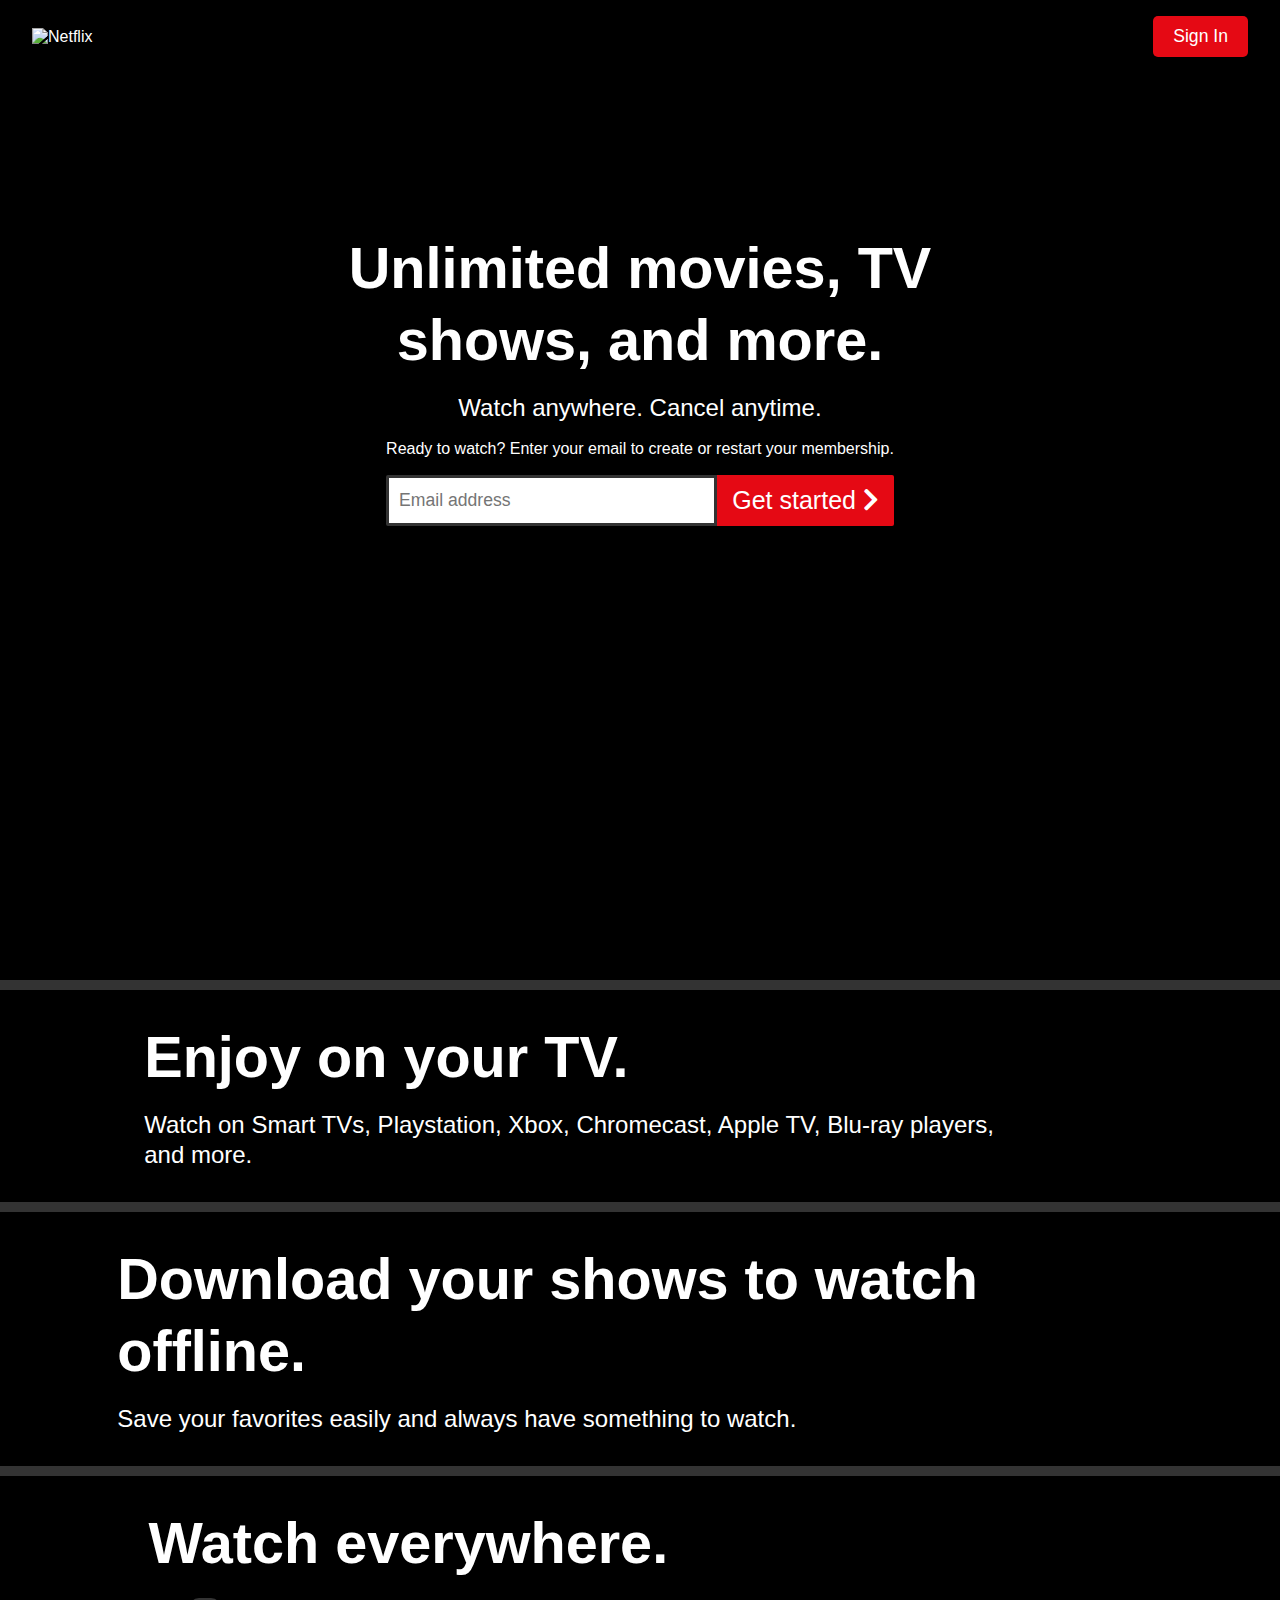
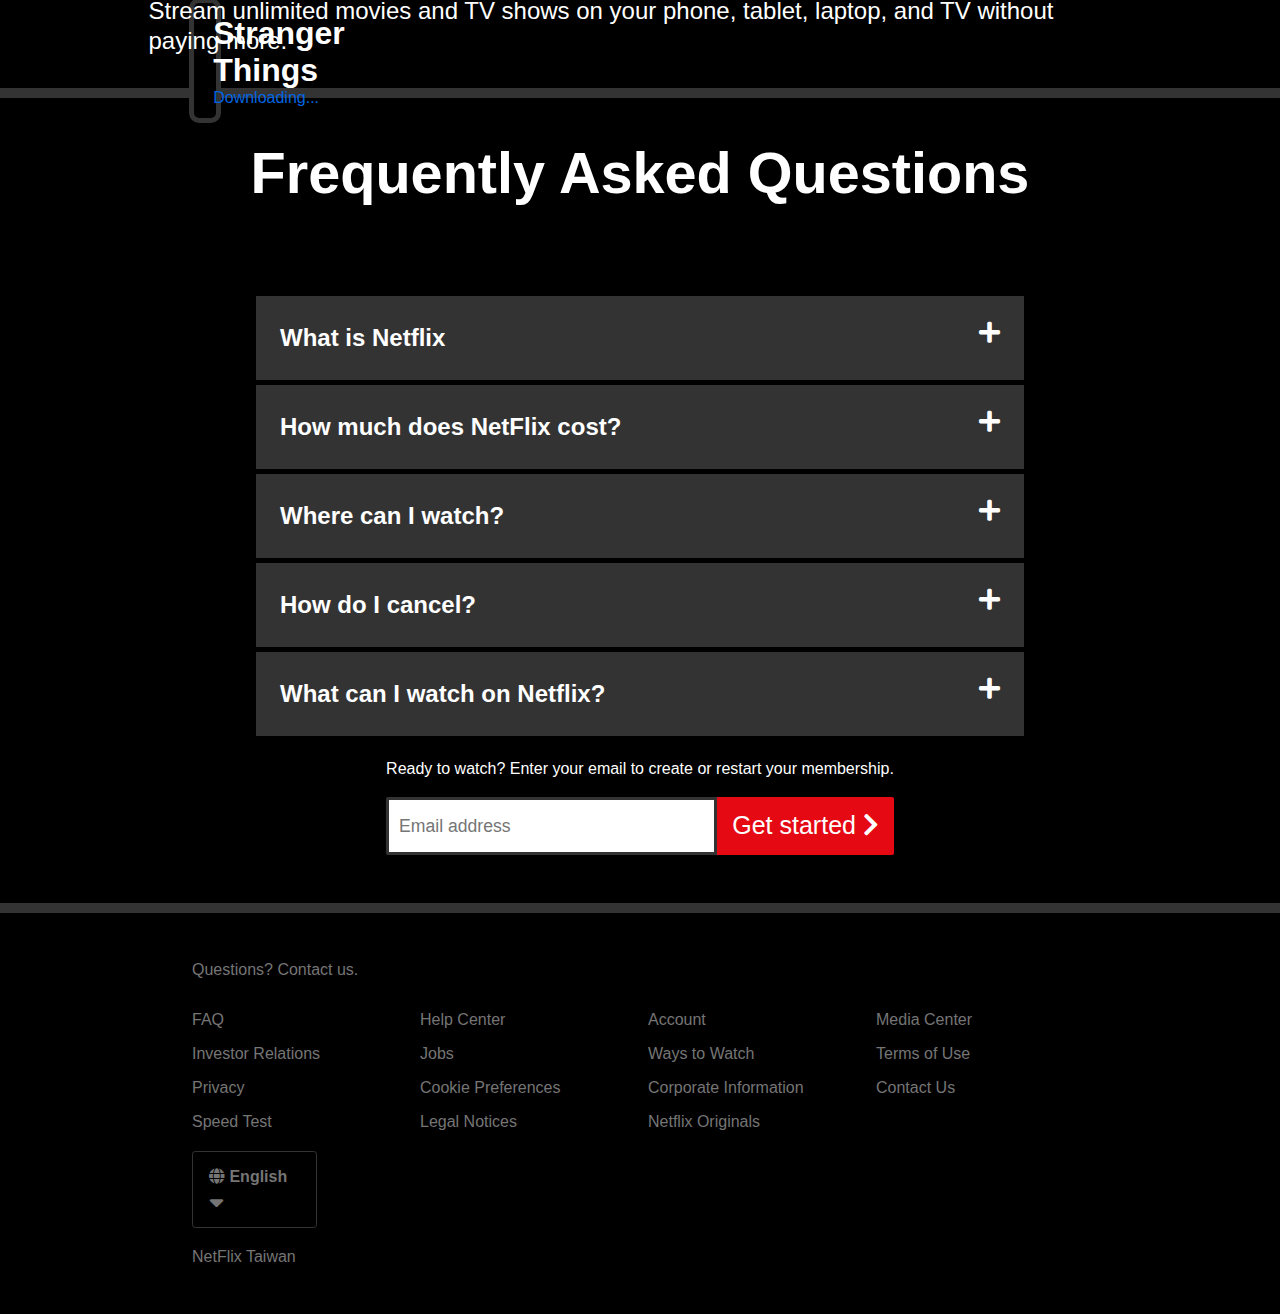
==== Clone_New/index.html @ 67db995a "CommitFinal" ====
<!DOCTYPE html>
<html lang="en">
  <head>
    <title>Netflix Landing Page</title>
    <meta charset="UTF-8" />
    <meta name="viewport" content="width=device-width" />
    <link rel="stylesheet" href="https://cdnjs.cloudflare.com/ajax/libs/font-awesome/5.15.2/css/all.min.css" />
    <link rel="stylesheet" href="style.css" />
  </head>
  <body>

  <div class="outter-container">
  <!-- header -->
  <header class="header">
    <nav class="logo">
      <img src="https://i.ibb.co/r5krrdz/logo.png" alt="Netflix" />
      <a href="" class="btn"> Sign In</a>
    </nav>

    <div class="inner-container">
        <div class="inner-title">
          <h1>Unlimited movies, TV shows, and more.</h1>
        </div>
        <div class="inner-text">
          <p>Watch anywhere. Cancel anytime.</p>
        </div>
  
        <div class="email-form">
          <p>
            Ready to watch? Enter your email to create or restart your
            membership.
          </p>
  
          <div class="get-started">
            <input type="text" name="" id="" placeholder="Email address" />
            <a href="" class="btn-lg"
              >Get started <i class="fas fa-chevron-right"></i
            ></a>
          </div>
        </div>
      </div>
      <div class="overlay"></div>
    </header>

  <!-- showcase1 -->
  <section class="showcase">
    <div class="showcase-container case1">
      <div class="inner-container">
        <div class="inner-title">
          <h1>Enjoy on your TV.</h1>
        </div>
        <div class="inner-text">
          <p>
            Watch on Smart TVs, Playstation, Xbox, Chromecast, Apple TV,
            Blu-ray players, and more.
          </p>
        </div>
      </div>
      <div class="showcase-img">
        <img
          src="https://assets.nflxext.com/ffe/siteui/acquisition/ourStory/fuji/desktop/tv.png"
          alt=""
        />
        <video class="showcase-animation" autoplay playsinline muted loop>
          <source
            src="https://assets.nflxext.com/ffe/siteui/acquisition/ourStory/fuji/desktop/video-tv-0819.m4v"
            type="video/mp4"
          />
        </video>
      </div>
    </div>
  </section>

  <!-- showcase 2 -->
  <section class="showcase">
    <div class="showcase-container case2">
      <div class="showcase-img">
        <img
          src="https://assets.nflxext.com/ffe/siteui/acquisition/ourStory/fuji/desktop/mobile-0819.jpg"
          alt=""
        />
        <div class="downloading">
          <img
            src="https://assets.nflxext.com/ffe/siteui/acquisition/ourStory/fuji/desktop/boxshot.png"
            alt=""
          />
          <div class="download-text">
            <h1>Stranger Things</h1>
            <p>Downloading...</p>
          </div>
        </div>
      </div>
      <div class="inner-container">
        <div class="inner-title">
          <h1>Download your shows to watch offline.</h1>
        </div>
        <div class="inner-text">
          <p>
            Save your favorites easily and always have something to watch.
          </p>
        </div>
      </div>
    </div>
  </section>

  <!-- showcase3 -->
  <section class="showcase">
    <div class="showcase-container case3">
      <div class="inner-container">
        <div class="inner-title">
          <h1>Watch everywhere.</h1>
        </div>
        <div class="inner-text">
          <p>
            Stream unlimited movies and TV shows on your phone, tablet,
            laptop, and TV without paying more.
          </p>
        </div>
      </div>
      <div class="showcase-img">
        <img
          src="https://assets.nflxext.com/ffe/siteui/acquisition/ourStory/fuji/desktop/device-pile.png"
          alt=""
        />
        <video class="showcase-animation" autoplay playsinline muted loop>
          <source
            src="https://assets.nflxext.com/ffe/siteui/acquisition/ourStory/fuji/desktop/video-devices.m4v"
            type="video/mp4"
          />
        </video>
      </div>
    </div>
  </section>


  <!-- faq list -->
  <section class="faq">
    <div class="inner-container">
      <div class="inner-title">
        <h1>Frequently Asked Questions</h1>
      </div>

      <ul>
        <li>
          <h2>What is Netflix <i class="fas fa-plus"></i></h2>
          <p>
            Netflix is a streaming service that offers a wide variety of
            award-winning TV shows, movies, anime, documentaries, and more
            on thousands of internet-connected devices. <br />You can watch
            as much as you want, whenever you want without a single
            commercial – all for one low monthly price. There's always
            something new to discover and new TV shows and movies are added
            every week!
          </p>
        </li>
        <li>
          <h2>How much does NetFlix cost? <i class="fas fa-plus"></i></h2>
          <p>
            Watch Netflix on your smartphone, tablet, Smart TV, laptop, or
            streaming device, all for one fixed monthly fee. <br />
            Plans range from TWD270 to TWD390 a month. No extra costs, no
            contracts.
          </p>
        </li>
        <li>
          <h2>Where can I watch?<i class="fas fa-plus"></i></h2>
          <p>
            Watch anywhere, anytime, on an unlimited number of devices. Sign
            in with your Netflix account to watch instantly on the web at
            netflix.com from your personal computer or on any
            internet-connected device that offers the Netflix app, including
            smart TVs, smartphones, tablets, streaming media players and
            game consoles. <br />You can also download your favorite shows
            with the iOS, Android, or Windows 10 app. Use downloads to watch
            while you're on the go and without an internet connection. Take
            Netflix with you anywhere.
          </p>
        </li>
        <li>
          <h2>How do I cancel?<i class="fas fa-plus"></i></h2>
          <p>
            Netflix is flexible. There are no pesky contracts and no
            commitments. You can easily cancel your account online in two
            clicks. There are no cancellation fees – start or stop your
            account anytime.
          </p>
        </li>
        <li>
          <h2>What can I watch on Netflix?<i class="fas fa-plus"></i></h2>
          <p>
            Netflix has an extensive library of feature films,
            documentaries, TV shows, anime, award-winning Netflix originals,
            and more. Watch as much as you want, anytime you want.
          </p>
        </li>
      </ul>

      <div class="email-form">
        <p>
          Ready to watch? Enter your email to create or restart your
          membership.
        </p>

        <div class="get-started">
          <input type="text" name="" id="" placeholder="Email address" />
          <a href="" class="btn-lg"
            >Get started <i class="fas fa-chevron-right"></i
          ></a>
        </div>
      </div>
    </div>
  </section>








  <!-- footer -->
  <footer>
    <p>Questions? Contact us.</p>
    <div class="links">
      <ul>
        <li>FAQ</li>
        <li>Help Center</li>
        <li>Account</li>
        <li>Media Center</li>
        <li>Investor Relations</li>
        <li>Jobs</li>
        <li>Ways to Watch</li>
        <li>Terms of Use</li>
        <li>Privacy</li>
        <li>Cookie Preferences</li>
        <li>Corporate Information</li>
        <li>Contact Us</li>
        <li>Speed Test</li>
        <li>Legal Notices</li>
        <li>Netflix Originals</li>
      </ul>
      <div class="language" id="language-btn">
        <i class="fas fa-globe"></i> English
        <i class="fas fa-sort-down lg"></i>
        <div class="dropdown-list">
          <ul class="" id="language-dropdown">
            <li>中文</li>
            <li>English</li>
          </ul>
        </div>
      </div>
      <p>NetFlix Taiwan</p>
    </div>
  </footer>
</div>
<script src="script.js"></script>
  </body>
</html>
---- Clone_New/style.css ----
/* global setting */
* {
    box-sizing: border-box;
    margin: 0;
    padding: 0;
  }
  
  body {
    background: #000;
    color: #fff;
    font-weight: 500;
    font-family: Arial, sans-serif;
  }
  
  ul {
    list-style: none;
  }
  
  .lg {
    font-size: 1.5rem;
  }

  /* button style */
  .btn {
    text-decoration: none;
    color: #fff;
    padding: 10px 20px;
    background: #e50914;
    border-radius: 5px;
    font-size: 1.1rem;
    text-align: center;
  }
  
  .btn-lg {
    text-decoration: none;
    color: #fff;
    padding: 10px 15px;
    margin: 0;
    background: #e50914;
    border-radius: 5px;
    font-size: 25px;
    text-align: center;
  }
  
  .btn-lg:hover {
    background: #fd1c27;
  }

  
  /* inner container title and text style */
  
  .inner-container {
    display: flex;
    flex-direction: column;
    align-items: center;
    justify-content: center;
    position: relative;
    z-index: 1;
    line-height: 1.25;
  }
  .inner-title {
    font-size: 1.8rem;
    width: 90%;
  }
  
  .inner-title h1 {
    margin-bottom: 1rem;
  }
  
  .inner-text {
    font-size: 1.5rem;
    width: 90%;
  }

  /* email form */
  
  .email-form {
    margin: 1rem;
  }
  .email-form .get-started {
    padding-top: 1rem;
    display: flex;
    height: 80%;
  }
  
  .email-form .get-started > input {
    border-radius: 2px 0 0 2px;
    border: 3px solid #333;
    padding-left: 10px;
    font-size: 1.1rem;
    outline: none;
    flex: 1;
  }
  
  .email-form .btn-lg {
    border-radius: 0 2px 2px 0;
  }

    /* header */
    .header {
        height: 110vh;
        position: relative;
        background: url("https://assets.nflxext.com/ffe/siteui/vlv3/8ef88e03-6f89-4c75-ae51-f8da7d252358/6ac07e5f-07ca-4543-8540-f22edce8bb02/TW-en-20210208-popsignuptwoweeks-perspective_alpha_website_small.jpg")
          no-repeat center center/cover;
        box-shadow: inset 0 50px 300px #000, inset 0 -50px 300px #000;
        border-bottom: 10px #333 solid;
      }
      
      /* brightness and vignette effect*/
      .overlay {
        height: 100%;
        width: 100%;
        background: #000;
        position: absolute;
        left: 0;
        top: 0;
        opacity: 0.4;
      }
      
      /* logo */
      
      .logo {
        display: flex;
        align-items: center;
        justify-content: space-between;
        padding: 1rem 2rem;
        position: relative;
        z-index: 1;
      }
      
      .logo > img {
        width: 150px;
      }
      
      /* header text , input form and button*/
      
      .header .inner-container {
        margin-top: 10rem;
      }
      
      .header .inner-title {
        width: 50%;
        text-align: center;
      }
      
      .header h1 {
        margin-bottom: 1rem;
      }
      
      .header .inner-text {
        width: 50%;
        text-align: center;
      }

  /* showcase 1 */
  
  .showcase {
    border-bottom: 10px solid #333;
    padding: 2rem 0;
  }
  .showcase-container {
    display: flex;
    width: 85%;
    margin: auto;
  }
  
  .showcase-img {
    position: relative;
    z-index: 1;
  }
  
  .showcase-animation {
    position: absolute;
    left: 75px;
    top: 95px;
    z-index: -1;
  }
  
  /* showcase 2*/
  
  .case2 {
    width: 90%;
  }
  
  .showcase-container.case2 > .showcase-img {
    margin: 1.2rem 0;
  }
  
  .downloading {
    background: #000;
    width: 60%;
    height: 125px;
    position: absolute;
    top: 335px;
    left: 125px;
    border: 5px solid #333;
    border-radius: 10px;
    padding: 0.7rem;
    display: flex;
  }
  
  .downloading > img {
    height: 100%;
  }
  
  .download-text {
    padding: 0.5rem;
    display: flex;
    flex-direction: column;
    justify-content: center;
  }
  
  .download-text > p {
    color: #0066e3;
  }
  
  /* showcase 3*/
  
  .case3 .showcase-animation {
    width: 395px;
    height: 225px;
    top: 50px;
    left: 120px;
  }


  /* faq list */
  .faq {
    border-bottom: 10px solid #333;
  }
  
  .faq .inner-container {
    line-height: 1.5;
    margin: 2rem 0;
  }
  
  .faq .inner-title {
    text-align: center;
  }
  .faq h1 {
    margin-bottom: 5rem;
  }
  
  .faq h2 {
    display: flex;
    justify-content: space-between;
    padding: 1.5rem;
  }
  
  .faq ul {
    width: 60%;
    margin: auto;
  }
  
  .faq li {
    border-bottom: 5px solid #000;
    background: #333;
    cursor: pointer;
  }
  
  .faq li.show i {
    transform: rotate(45deg);
  }
  
  .faq li > p {
    padding: 1rem 0;
    border-top: 1px solid #000;
    padding: 1.5rem;
    font-size: 1.3rem;
    position: absolute;
    max-height: 0;
    visibility: hidden;
    transition: max-height 0.1s ease-in;
  }
  
  .faq .inner-text {
    margin-top: 2rem;
  }

  /* show list item */
  .faq li.show p {
    max-height: 700px;
    position: relative;
    visibility: visible;
  }
  
 /* footer */
  
 footer {
    color: #757575;
    margin: 3rem auto;
    width: 70%;
  }
  
  footer .links > * {
    margin-bottom: 20px;
  }
  
  footer p {
    margin-bottom: 2rem;
  }
  
  footer .links ul {
    display: grid;
    grid-template-columns: repeat(4, 1fr);
    grid-gap: 1rem;
  }
  
  footer .language {
    padding: 1rem 0;
    font-weight: 700;
    cursor: pointer;
    width: 14%;
    border: 1px solid #333;
    border-radius: 0.2rem;
    font-family: inherit;
    padding: 1rem;
    position: relative;
  }
  
  footer .language:active {
    outline: 1px solid #fff;
    box-shadow: 0 0 0 2px #fff;
  }
  
  footer .dropdown-list {
    width: 100%;
  }
  
  footer .dropdown-list ul {
    display: none;
    position: absolute;
    background: #000;
    border: 1px solid #333;
    top: 58px;
    width: 100%;
    left: 0;
  }
  
  footer .dropdown-list li {
    margin: 0.5rem 0;
  }
  
  /* show dropdown item */
  footer .dropdown-list ul.show {
    display: block;
  }

  /* large-screen*/
  
  @media (max-width: 950px) {
    /* global setting */
  
    /* button */
    .btn-lg {
      padding: 10px 12.5px;
      font-size: 15px;
      text-align: center;
      margin: 10px auto;
    }
  
    /* text style */
  
    .inner-title {
      font-size: 1.6rem;
      text-align: center;
      width: 100%;
    }
  
    .inner-text {
      font-size: 1.2rem;
      width: 100%;
      text-align: center;
    }
  
    /* email form */
    .email-form .get-started {
      padding-top: 1rem;
      display: flex;
      flex-direction: column;
    }
  
    .email-form .get-started > input {
      padding: 1rem;
      font-size: 1.1rem;
    }
  
    /* nav logo */
    .logo > img {
      width: 120px;
    }
  
    /* header */
    .header {
      height: 100%;
    }
  
    .header .inner-title {
      width: 70%;
    }
  
    /* showcase */
    .showcase-container {
      flex-direction: column;
      width: 90%;
    }
  
    .showcase-img {
      display: flex;
      justify-content: center;
    }
  
    .showcase-animation {
      left: 180px;
      top: 95px;
      z-index: -1;
    }
  
    .case2 .showcase-img {
      order: 2;
    }
  
    .case3 .showcase-animation {
      top: 50px;
      left: 218px;
    }
  
    /* faq list */
    .faq ul {
      width: 90%;
      margin: auto;
    }
  
    .faq h2 {
      display: flex;
      justify-content: space-between;
      padding: 0.5rem 1rem;
      font-size: 1.2rem;
    }
  
    /* footer */
    footer {
      width: 90%;
    }
  
    footer .language {
      width: 20%;
    }
  }

/* tablet-screen */
@media (max-width: 768px) {
  .header .inner-container {
    margin-top: 2rem;
  }

  .inner-title {
    width: 90%;
    font-size: 1.5rem;
  }

  .inner-text {
    width: 90%;
    font-size: 1.5rem;
  }
  .case1 .showcase-animation {
    left: 100px;
  }

  .case3 .showcase-animation {
    left: 135px;
  }
  /* button */

  .btn {
    padding: 10px 15px;
    font-size: 15px;
  }
}

  /* median-screen*/
  @media (max-width: 550px) {
    /* nav logo */
  
    .logo > img {
      width: 100px;
    }
  
    /* showcase*/
    .inner-text .get-started > input {
      padding: 0.5rem;
      font-size: 1.1rem;
    }
    .showcase-img {
      display: flex;
      justify-content: center;
    }
  
    .showcase-img > img {
      width: 100%;
    }
  
    .case1 .showcase-animation {
      width: 400px;
      left: 35px;
      top: 45px;
    }
  
    .case3 .showcase-animation {
      width: 300px;
      top: 0;
      left: 85px;
    }
  
    .downloading {
      top: 260px;
      left: 95px;
      height: 70px;
      border: 3px solid #333;
    }
  
    .download-text {
      font-size: 10px;
      padding-left: 15px;
    }
  
    /* faq list */
    .faq h1 {
      text-align: center;
      font-size: 25px;
      margin-bottom: 0.5rem;
    }
  
    .faq ul {
      width: 100%;
    }
    .faq li {
      font-size: 10px;
    }
  
    /* footer */
    footer .links ul {
      grid-template-columns: repeat(2, 1fr);
      grid-gap: 1rem;
    }
  }

  @media (max-width: 375px) {
    .inner-title {
      font-size: 1rem;
    }
    .inner-text {
      font-size: 1rem;
    }
  
    /* header */
  
    .header .inner-title {
      width: 90%;
    }
    .header .inner-text {
      width: 90%;
    }
        /* showcase */
        .case1 .showcase-animation {
          width: 250px;
          left: 45px;
          top: 50px;
        }
      
        .case3 .showcase-animation {
          width: 210px;
          left: 60px;
          top: -25px;
        }
        .downloading {
          top: 180px;
          left: 66px;
        }

  }
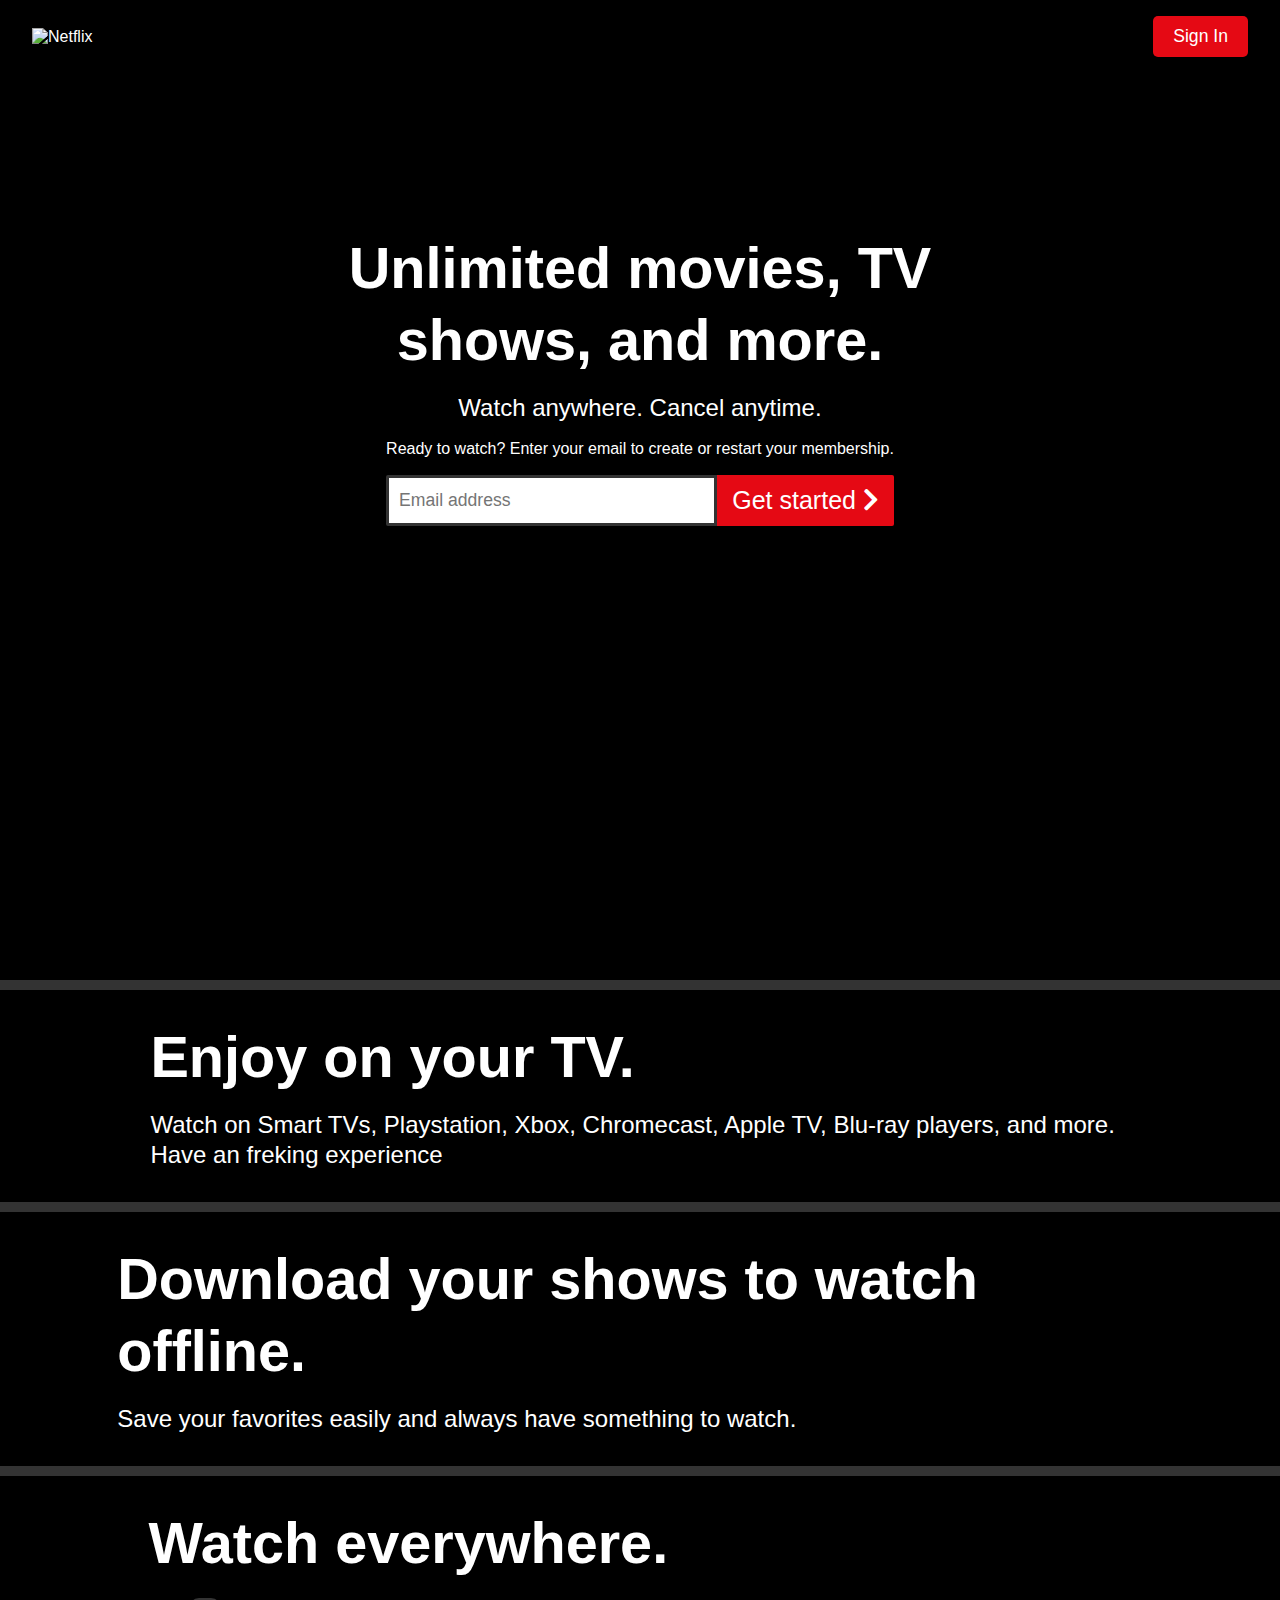
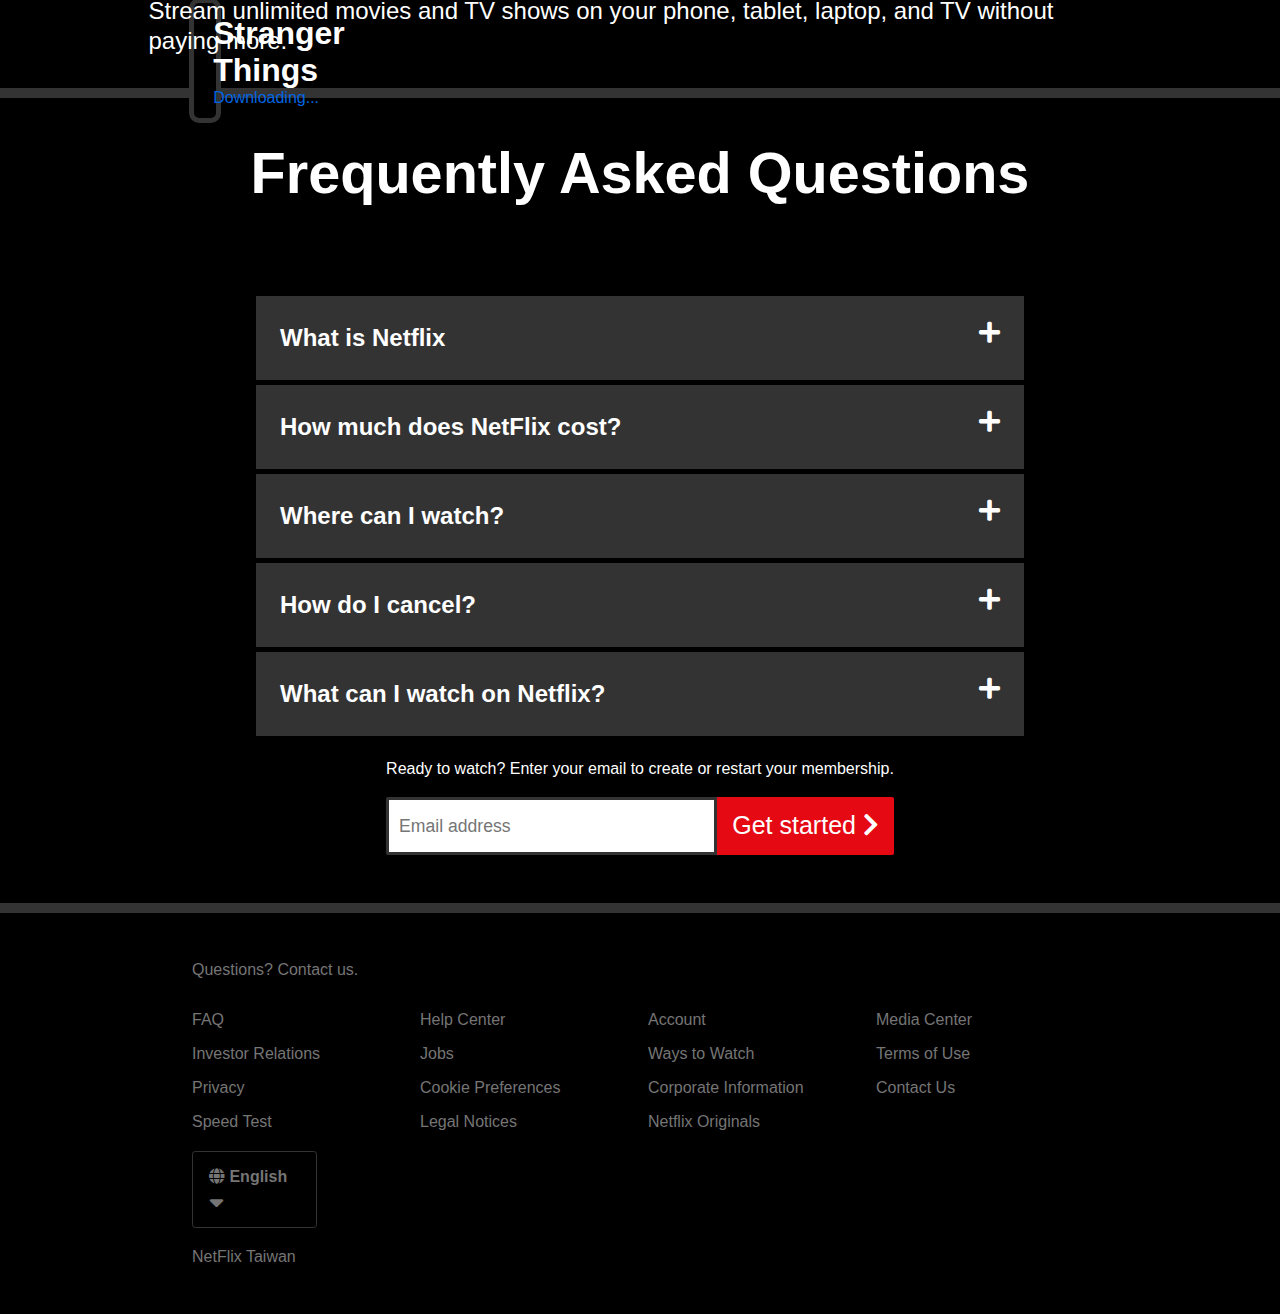
==== commit 7518e15f: "Fantastic_Commit" ====
--- a/Clone_New/index.html
+++ b/Clone_New/index.html
@@ -52,7 +52,7 @@
         <div class="inner-text">
           <p>
             Watch on Smart TVs, Playstation, Xbox, Chromecast, Apple TV,
-            Blu-ray players, and more.
+            Blu-ray players, and more. Have an freking experience
           </p>
         </div>
       </div>
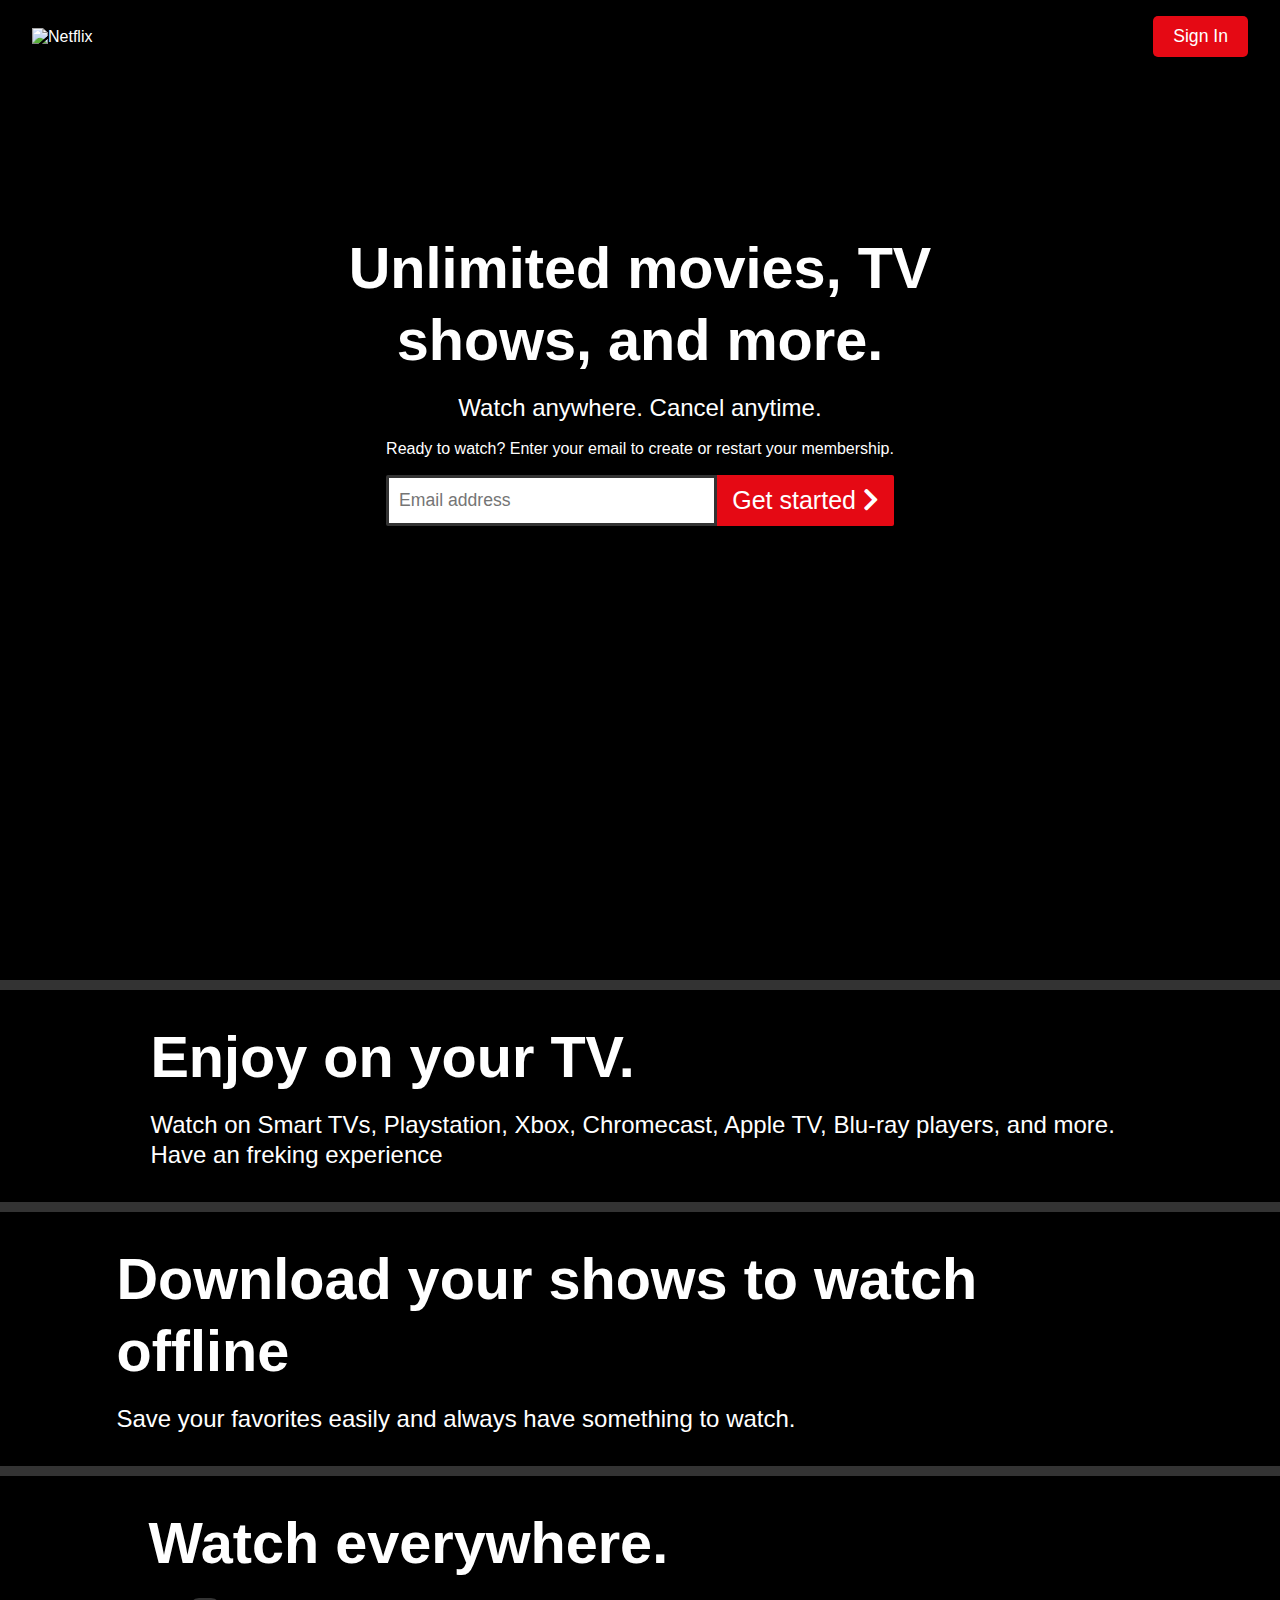
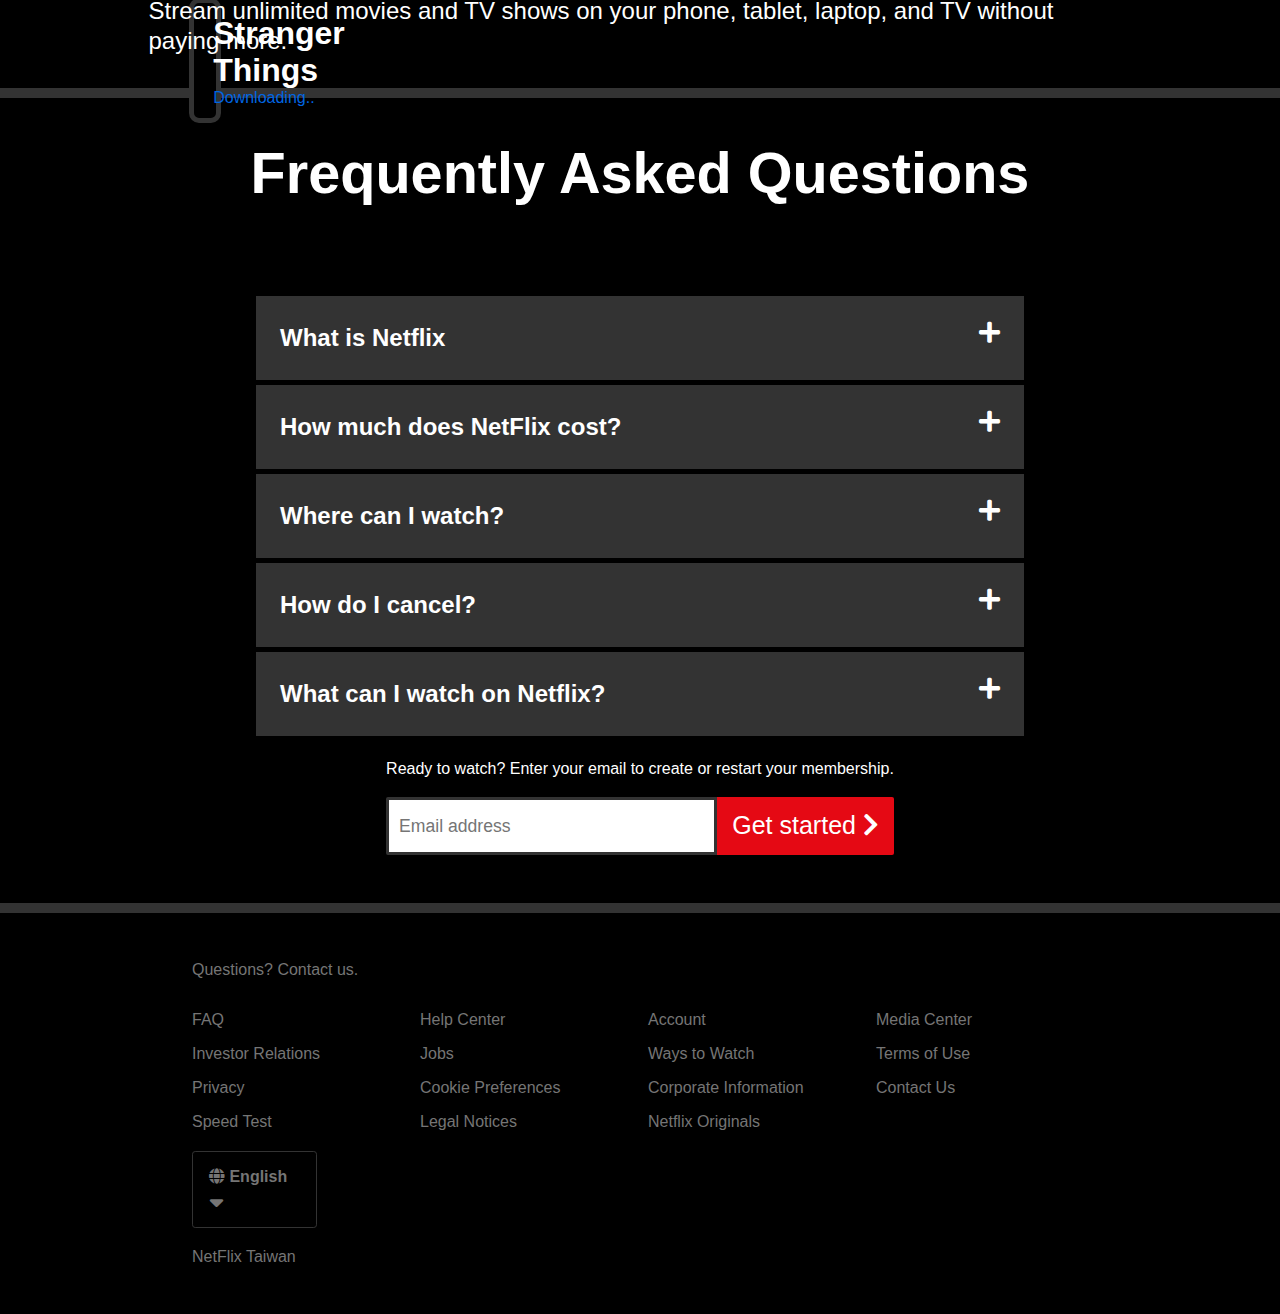
==== commit d319e894: "Interactive_Commit" ====
--- a/Clone_New/index.html
+++ b/Clone_New/index.html
@@ -52,7 +52,7 @@
         <div class="inner-text">
           <p>
             Watch on Smart TVs, Playstation, Xbox, Chromecast, Apple TV,
-            Blu-ray players, and more. Have an freking experience
+            Blu-ray players, and more. Have an freking experience 
           </p>
         </div>
       </div>
@@ -86,13 +86,13 @@
           />
           <div class="download-text">
             <h1>Stranger Things</h1>
-            <p>Downloading...</p>
+            <p>Downloading..</p>
           </div>
         </div>
       </div>
       <div class="inner-container">
         <div class="inner-title">
-          <h1>Download your shows to watch offline.</h1>
+          <h1>Download your shows to watch offline</h1>
         </div>
         <div class="inner-text">
           <p>
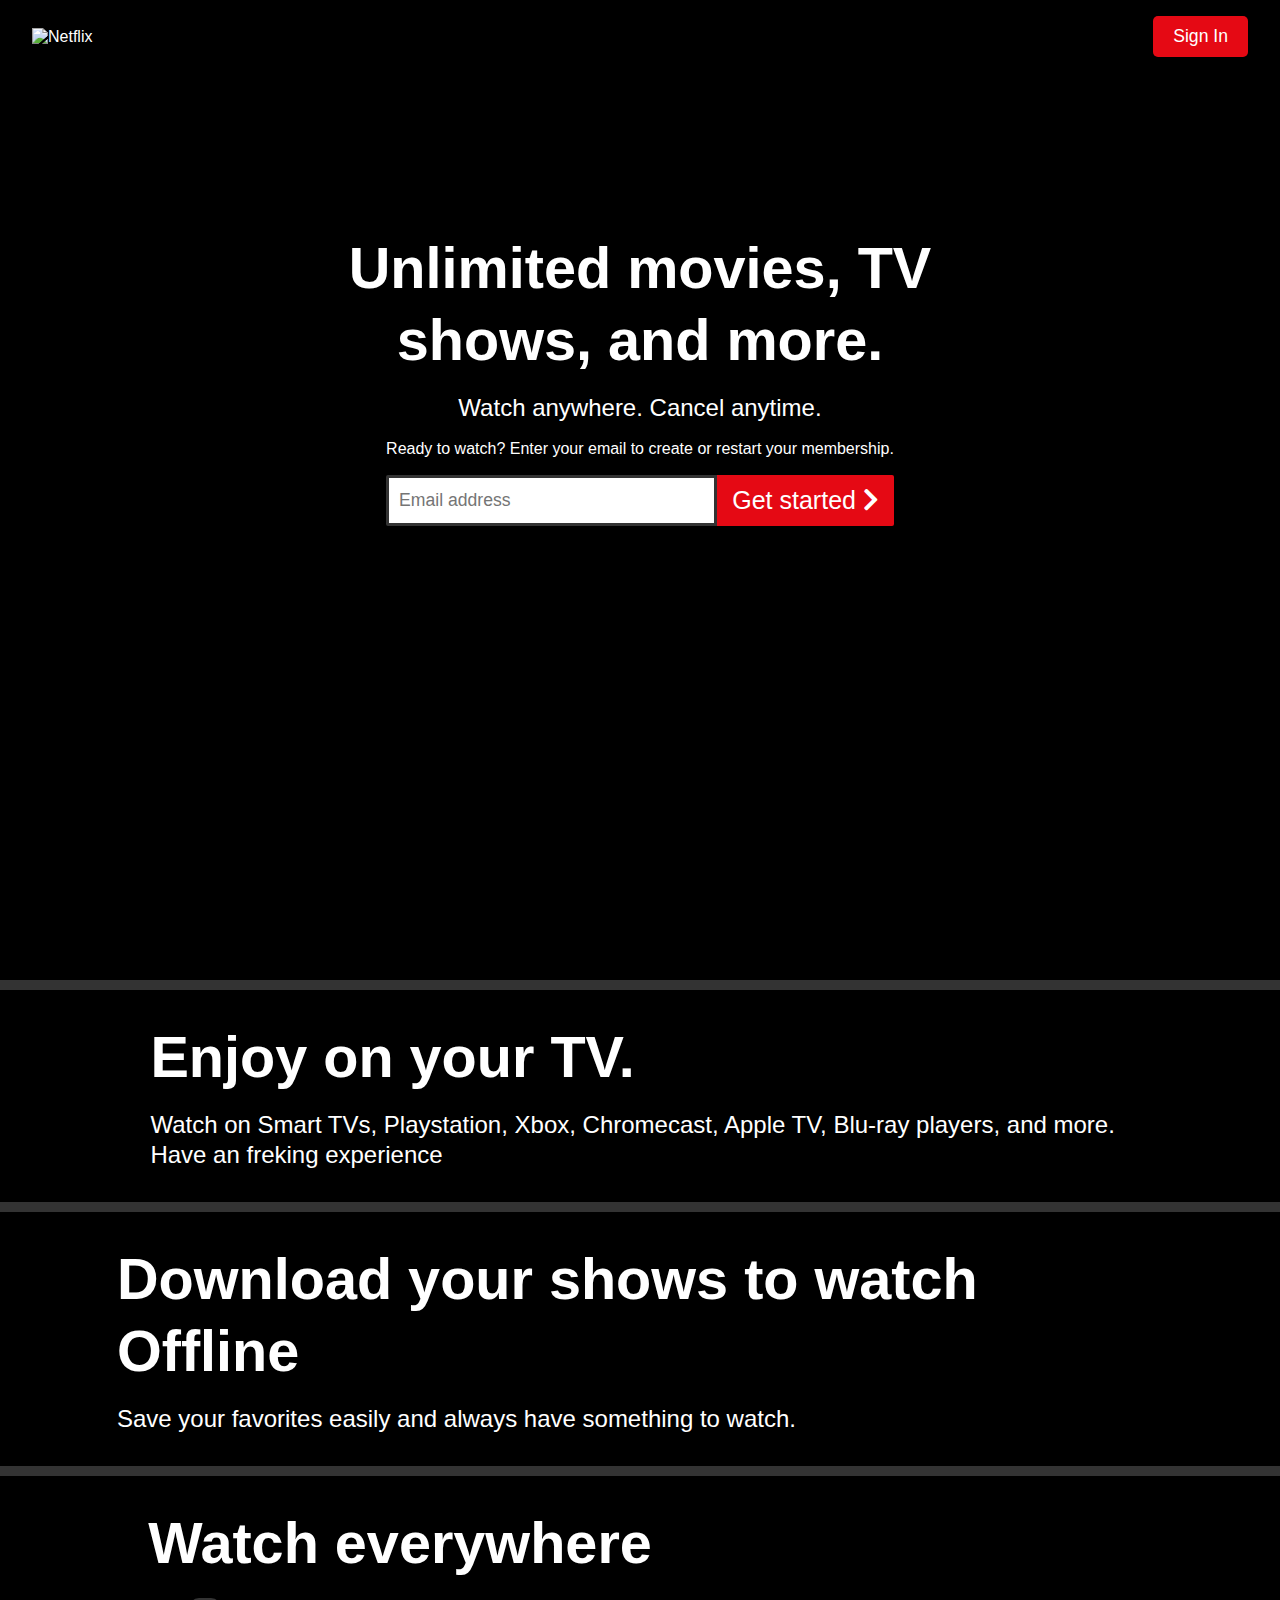
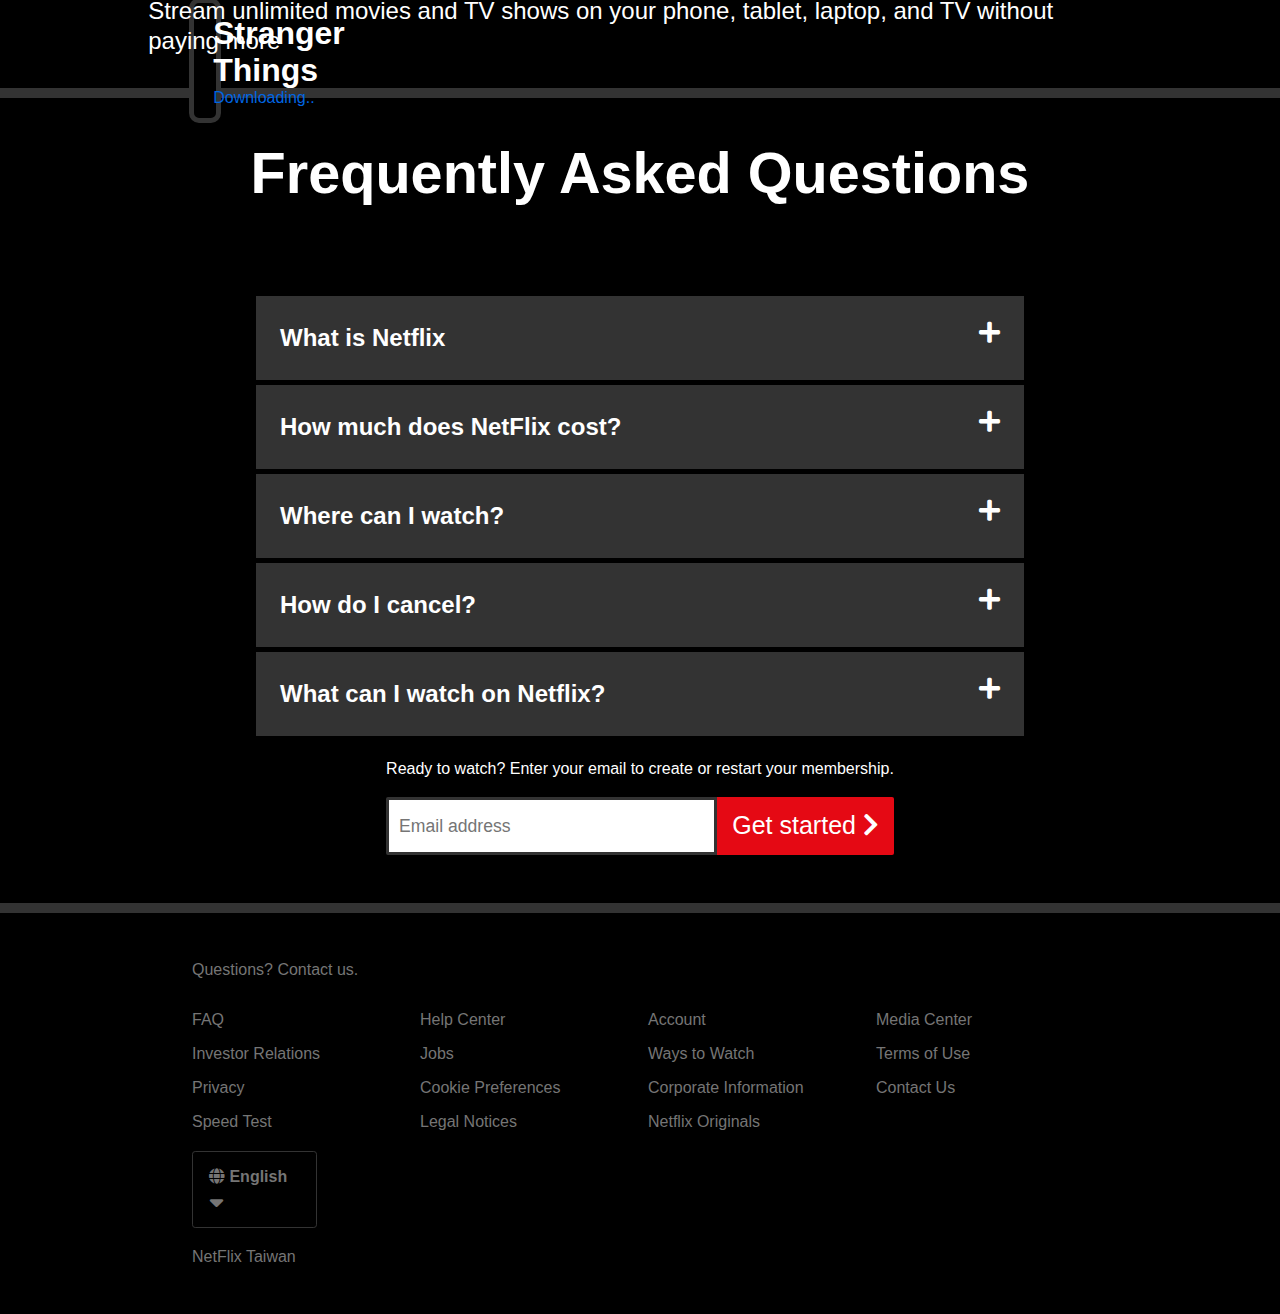
==== commit 0ea41470: "new_commit" ====
--- a/Clone_New/index.html
+++ b/Clone_New/index.html
@@ -92,7 +92,7 @@
       </div>
       <div class="inner-container">
         <div class="inner-title">
-          <h1>Download your shows to watch offline</h1>
+          <h1>Download your shows to watch Offline</h1>
         </div>
         <div class="inner-text">
           <p>
@@ -108,12 +108,12 @@
     <div class="showcase-container case3">
       <div class="inner-container">
         <div class="inner-title">
-          <h1>Watch everywhere.</h1>
+          <h1>Watch everywhere</h1>
         </div>
         <div class="inner-text">
           <p>
             Stream unlimited movies and TV shows on your phone, tablet,
-            laptop, and TV without paying more.
+            laptop, and TV without paying more
           </p>
         </div>
       </div>
